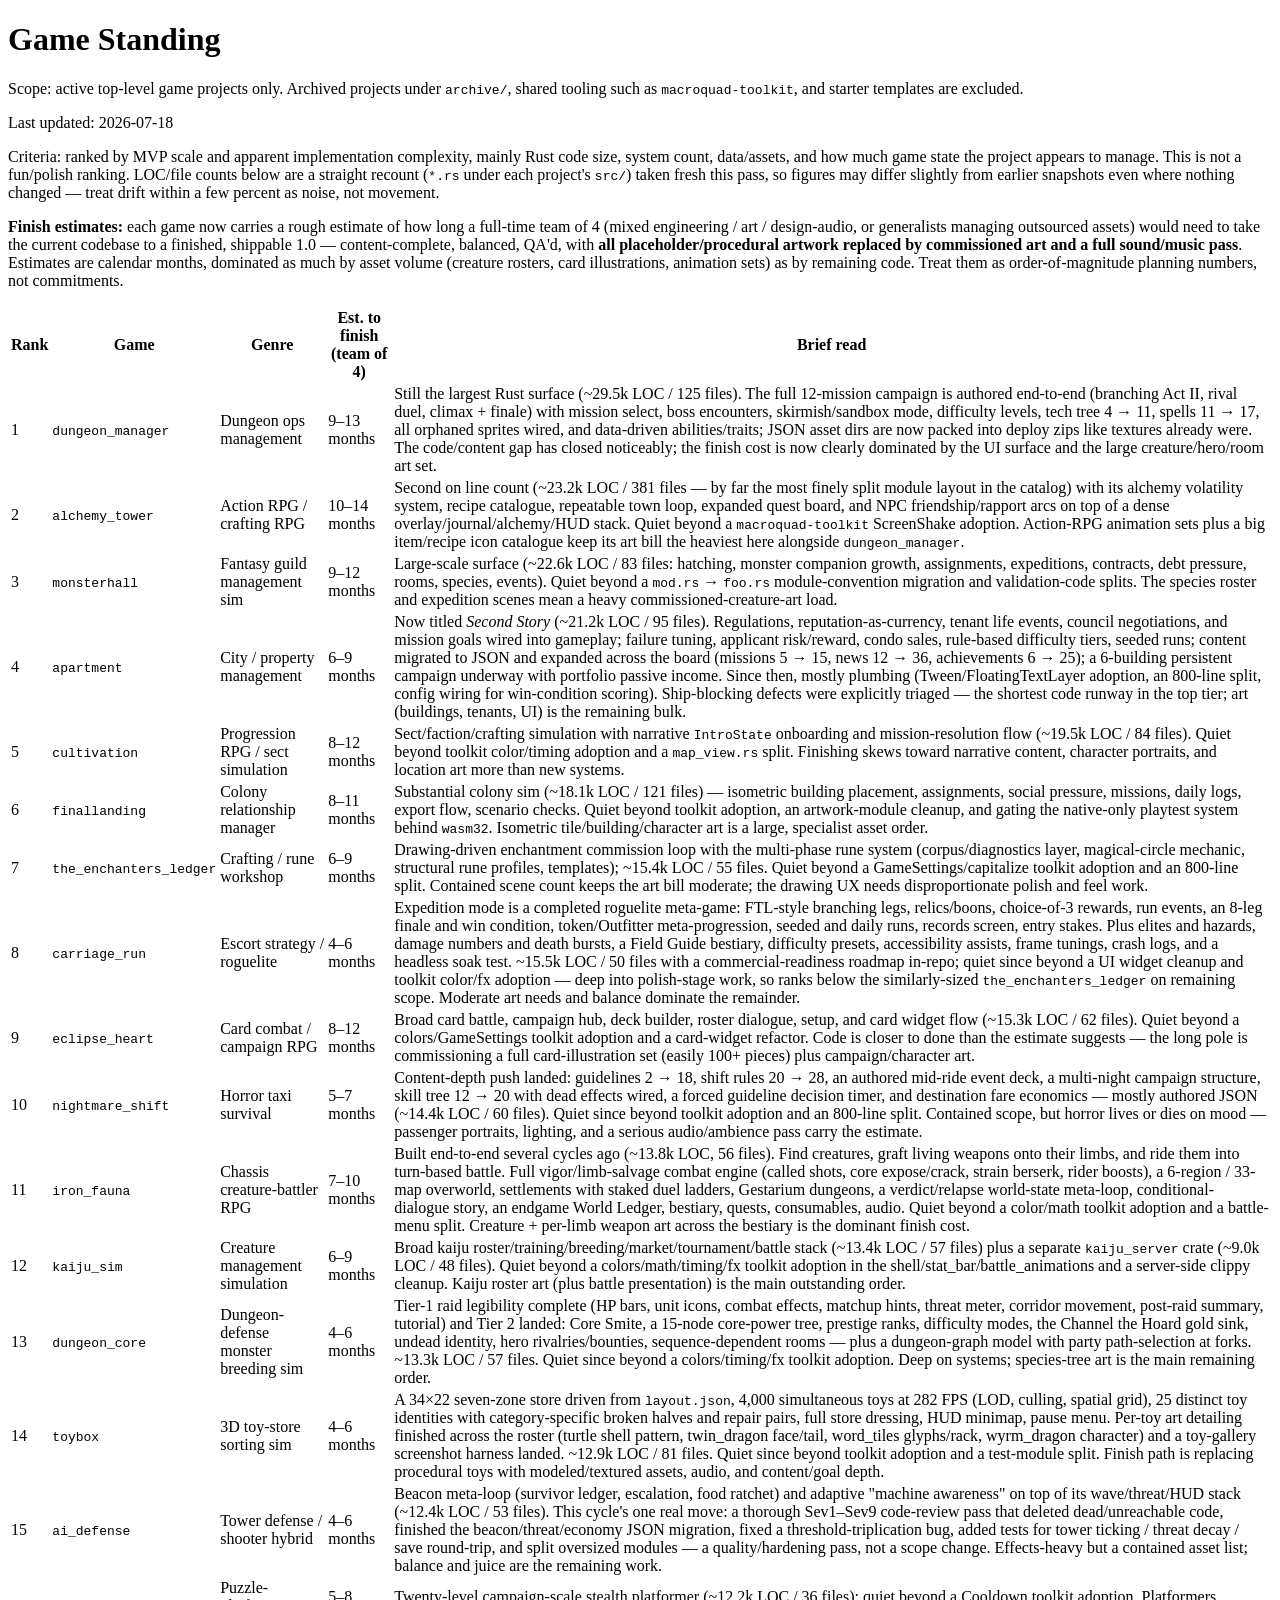
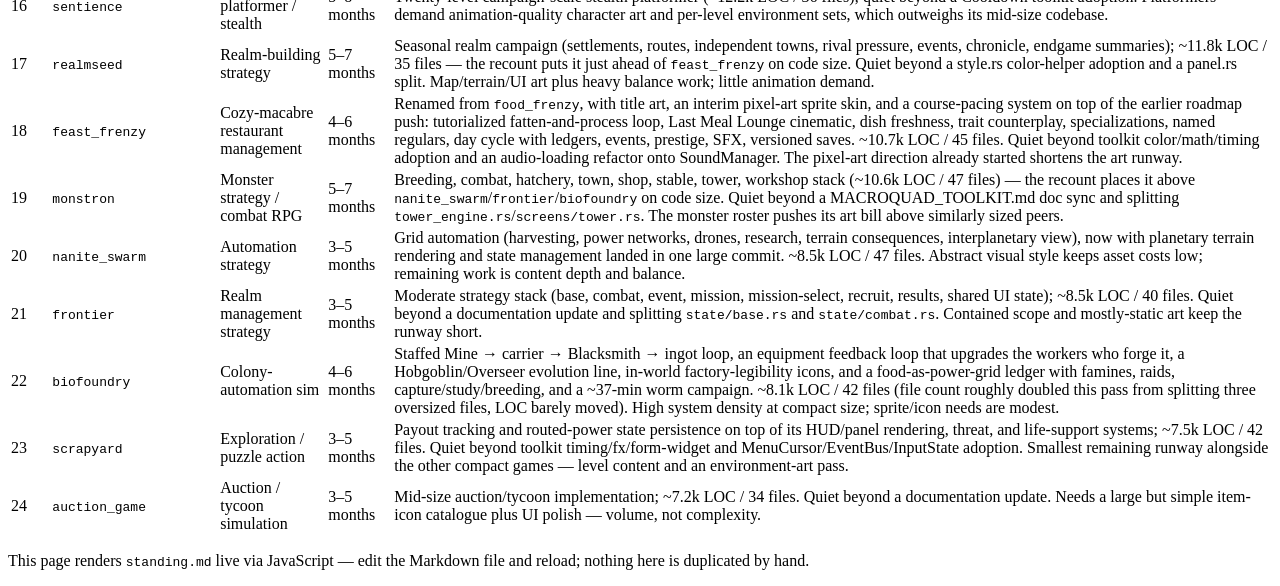
==== standing.html @ bf130d67 "Extract RustGames tooling into its own repo The workspace root is deliberately not a git repository," ====
<!DOCTYPE html>
<html lang="en">
<head>
    <meta charset="UTF-8">
    <meta name="viewport" content="width=device-width, initial-scale=1.0">
    <title>Game Standing</title>
    <link rel="stylesheet" href="shared.css">
</head>
<body>
    <div class="game-page">
        <header class="game-header">
            <h1 id="title">Game Standing</h1>
        </header>

        <div id="loading" class="state-message">Loading standing.md&hellip;</div>
        <div id="error" class="state-error" style="display: none;"></div>

        <div id="content" style="display: none;">
            <div class="page-meta" id="meta"></div>
            <div class="sidebar-section" id="criteria"></div>
            <div id="extra"></div>

            <table class="data-table">
                <thead>
                    <tr id="tableHead"></tr>
                </thead>
                <tbody id="tableBody"></tbody>
            </table>

            <div class="game-footer">
                <p>This page renders <code>standing.md</code> live via JavaScript &mdash; edit the Markdown file and reload; nothing here is duplicated by hand.</p>
            </div>
        </div>
    </div>

    <script>
        const SOURCE = 'standing.md';
        // Columns map 1:1 to standing.md's table, in order: Rank | Game | Genre | Est. to finish | Brief read.
        const COLUMN_CLASSES = ['', 'col-name', 'col-genre', 'col-estimate', 'col-brief'];

        function escapeHtml(s) {
            return s
                .replace(/&/g, '&amp;')
                .replace(/</g, '&lt;')
                .replace(/>/g, '&gt;');
        }

        // Minimal inline Markdown: **bold**, `code`, *italic* (in that order, so ** isn't eaten by *).
        function inlineMd(s) {
            let t = escapeHtml(s);
            t = t.replace(/\*\*(.+?)\*\*/g, '<strong>$1</strong>');
            t = t.replace(/`([^`]+?)`/g, '<code>$1</code>');
            t = t.replace(/\*(.+?)\*/g, '<em>$1</em>');
            return t;
        }

        function splitTableRow(line) {
            let cells = line.trim();
            if (cells.startsWith('|')) cells = cells.slice(1);
            if (cells.endsWith('|')) cells = cells.slice(0, -1);
            return cells.split('|').map(c => c.trim());
        }

        function isSeparatorRow(cells) {
            return cells.every(c => /^:?-+:?$/.test(c));
        }

        function parseMarkdown(md) {
            const lines = md.replace(/\r\n/g, '\n').split('\n');
            let title = null;
            const paragraphs = [];
            const tableLines = [];
            let buffer = [];

            const flush = () => {
                if (buffer.length) {
                    paragraphs.push(buffer.join(' '));
                    buffer = [];
                }
            };

            for (const raw of lines) {
                const line = raw.trim();
                if (line.startsWith('#')) {
                    flush();
                    if (title === null) title = line.replace(/^#+\s*/, '');
                } else if (line.startsWith('|')) {
                    flush();
                    tableLines.push(line);
                } else if (line === '') {
                    flush();
                } else {
                    buffer.push(line);
                }
            }
            flush();

            return { title: title || 'Game Standing', paragraphs, tableLines };
        }

        function parseTable(tableLines) {
            if (tableLines.length < 2) return null;
            const header = splitTableRow(tableLines[0]);
            const rest = tableLines.slice(1).map(splitTableRow);
            // Second row is the `| --- | --- |` alignment separator; drop it wherever it lands.
            const rows = rest.filter(cells => !isSeparatorRow(cells));
            return { header, rows };
        }

        function render(md) {
            const { title, paragraphs, tableLines } = parseMarkdown(md);

            document.title = title;
            document.getElementById('title').textContent = title;

            const metaEl = document.getElementById('meta');
            const criteriaEl = document.getElementById('criteria');
            const extraEl = document.getElementById('extra');
            metaEl.innerHTML = '';
            criteriaEl.innerHTML = '';
            extraEl.innerHTML = '';

            for (const p of paragraphs) {
                const html = `<p>${inlineMd(p)}</p>`;
                if (/^Scope:|^Last updated:/.test(p)) {
                    metaEl.insertAdjacentHTML('beforeend', html);
                } else if (/^Criteria:|^\*\*Finish estimates:\*\*/.test(p)) {
                    criteriaEl.insertAdjacentHTML('beforeend', html);
                } else {
                    extraEl.insertAdjacentHTML('beforeend', `<div class="callout">${html}</div>`);
                }
            }

            const table = parseTable(tableLines);
            const headRow = document.getElementById('tableHead');
            const body = document.getElementById('tableBody');
            headRow.innerHTML = '';
            body.innerHTML = '';

            if (table) {
                for (const h of table.header) {
                    const th = document.createElement('th');
                    th.textContent = h;
                    headRow.appendChild(th);
                }
                for (const cells of table.rows) {
                    if (cells.every(c => c === '')) continue;
                    const tr = document.createElement('tr');
                    cells.forEach((cell, i) => {
                        const td = document.createElement('td');
                        td.innerHTML = inlineMd(cell);
                        if (COLUMN_CLASSES[i]) td.className = COLUMN_CLASSES[i];
                        tr.appendChild(td);
                    });
                    body.appendChild(tr);
                }
            }

            document.getElementById('loading').style.display = 'none';
            document.getElementById('content').style.display = 'block';
        }

        function showError(err) {
            document.getElementById('loading').style.display = 'none';
            const el = document.getElementById('error');
            el.style.display = 'block';
            el.innerHTML = `
                <p><strong>Couldn't load ${SOURCE}:</strong> ${escapeHtml(err.message || String(err))}</p>
                <p>This page fetches <code>${SOURCE}</code> from the same folder at load time, which browsers block when the file is opened directly via <code>file://</code>. Serve this directory over HTTP instead, e.g.:</p>
                <pre>python -m http.server 8080</pre>
                <p>&hellip;then open <code>http://localhost:8080/standing.html</code>.</p>
            `;
        }

        async function load() {
            try {
                const res = await fetch(SOURCE, { cache: 'no-store' });
                if (!res.ok) throw new Error(`HTTP ${res.status} fetching ${SOURCE}`);
                render(await res.text());
            } catch (err) {
                showError(err);
            }
        }

        load();
    </script>
</body>
</html>
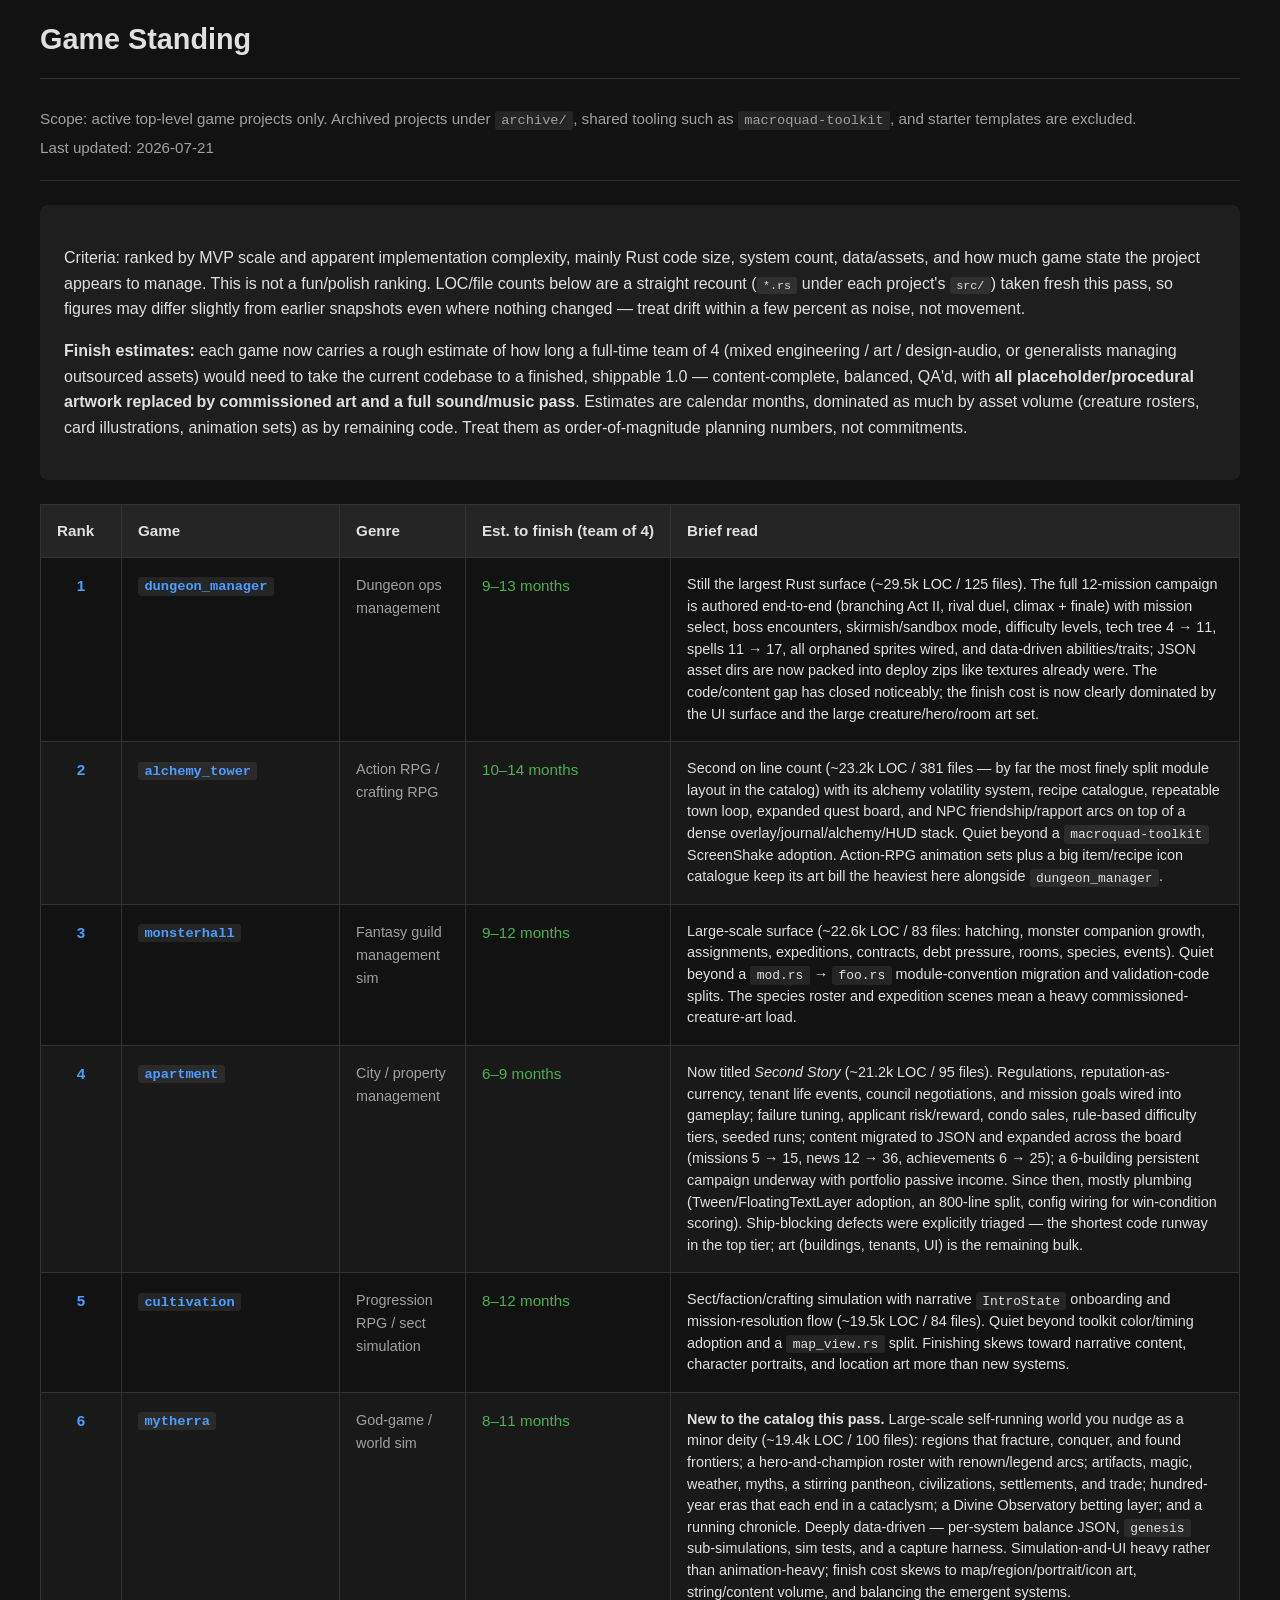
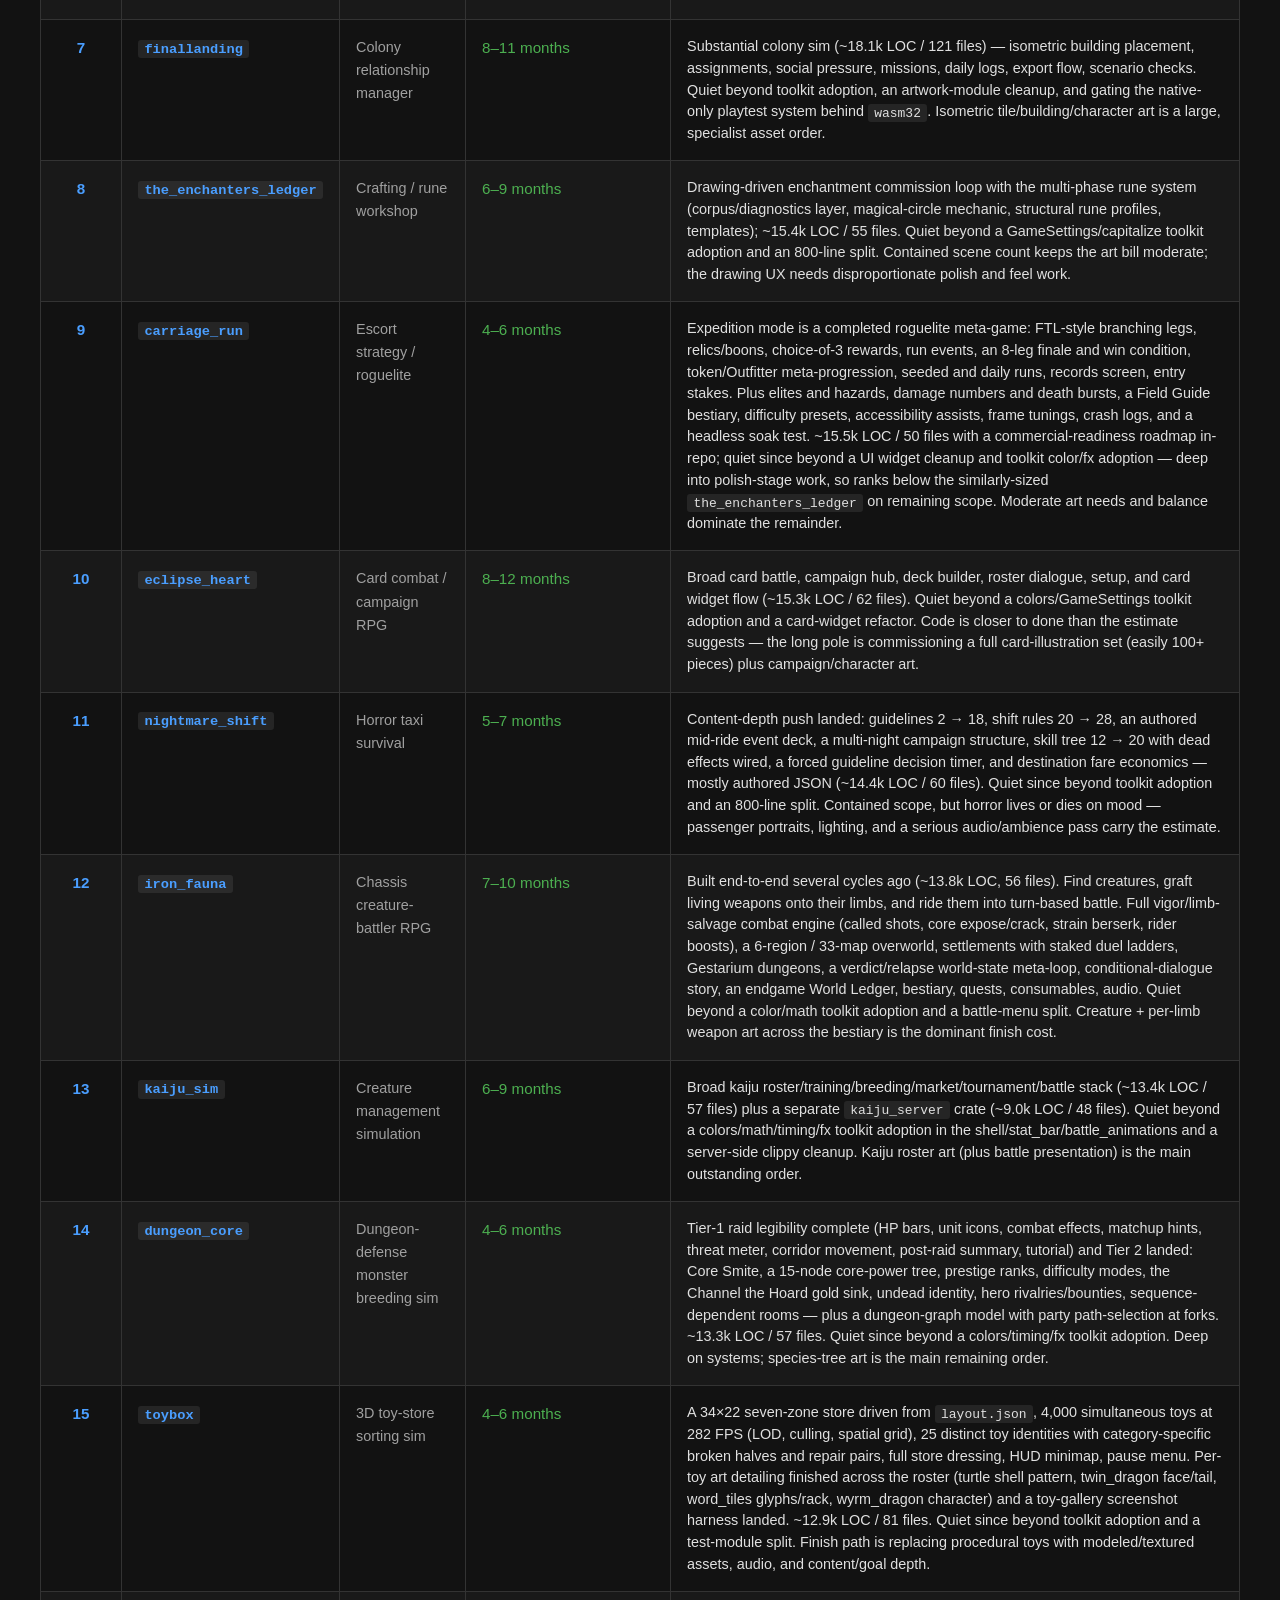
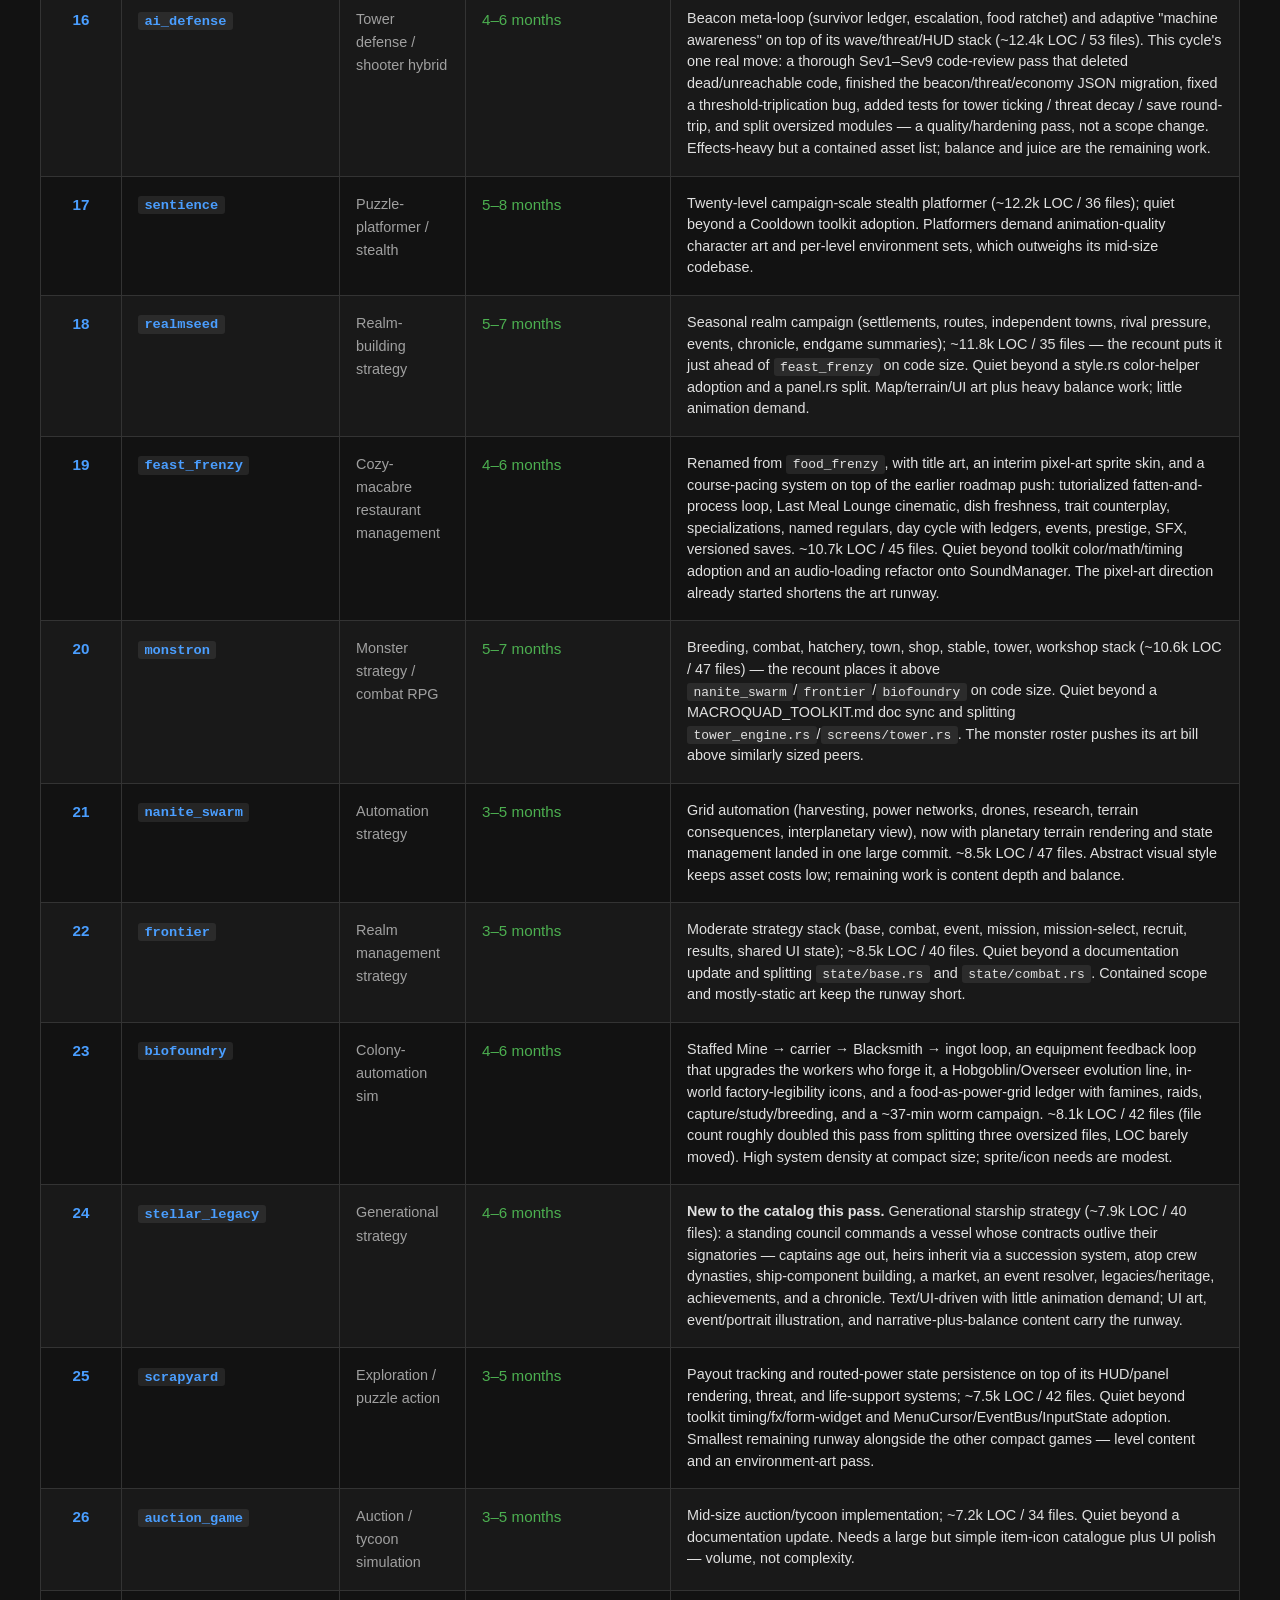
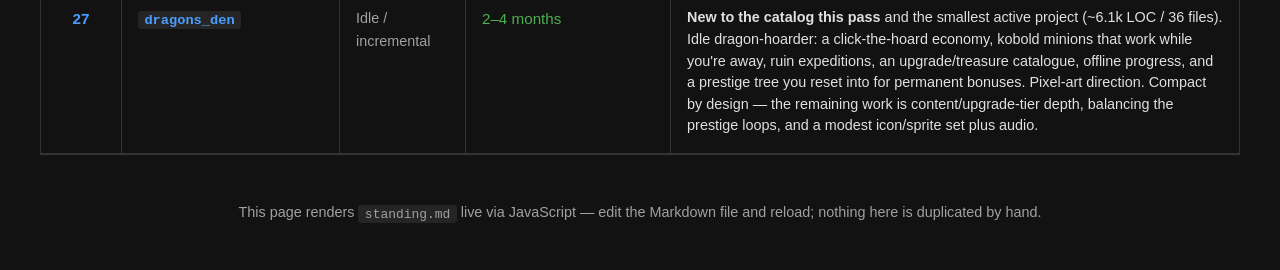
==== commit c0b3b552: "Update standing.html stylesheet path and enhance publish script with archive options; add view-stand" ====
--- a/standing.html
+++ b/standing.html
@@ -4,7 +4,7 @@
     <meta charset="UTF-8">
     <meta name="viewport" content="width=device-width, initial-scale=1.0">
     <title>Game Standing</title>
-    <link rel="stylesheet" href="shared.css">
+    <link rel="stylesheet" href="web/shared.css">
 </head>
 <body>
     <div class="game-page">
--- a/web/shared.css
+++ b/web/shared.css
@@ -0,0 +1,376 @@
+:root {
+    --bg-dark: #121212;
+    --bg-panel: #1e1e1e;
+    --bg-header: #252525;
+    --text-main: #e0e0e0;
+    --text-muted: #a0a0a0;
+    --accent-color: #4a9eff;
+    --accent-hover: #3a8eef;
+    --border-color: #333;
+    --success-color: #4caf50;
+    --font-main: 'Segoe UI', Tahoma, Geneva, Verdana, sans-serif;
+}
+
+body {
+    margin: 0;
+    padding: 0;
+    background-color: var(--bg-dark);
+    color: var(--text-main);
+    font-family: var(--font-main);
+    line-height: 1.6;
+}
+
+.game-page {
+    display: flex;
+    flex-direction: column;
+    min-height: 100vh;
+    max-width: 1200px;
+    margin: 0 auto;
+    padding: 0 1rem;
+}
+
+.game-header {
+    display: flex;
+    justify-content: space-between;
+    align-items: center;
+    padding: 1rem 0;
+    border-bottom: 1px solid var(--border-color);
+    margin-bottom: 1.5rem;
+}
+
+.game-header h1 {
+    margin: 0;
+    font-size: 1.8rem;
+    color: var(--text-main);
+}
+
+.back-link {
+    color: var(--text-muted);
+    text-decoration: none;
+    font-size: 0.95rem;
+    transition: color 0.2s;
+}
+
+.back-link:hover {
+    color: var(--accent-color);
+}
+
+.game-container {
+    position: relative;
+    width: 100%;
+    aspect-ratio: 16/9;
+    background-color: black;
+    border-radius: 8px;
+    overflow: hidden;
+    box-shadow: 0 4px 20px rgba(0, 0, 0, 0.5);
+}
+
+canvas {
+    display: block;
+    width: 100%;
+    height: 100%;
+    outline: none;
+}
+
+.loading-overlay {
+    position: absolute;
+    top: 0;
+    left: 0;
+    width: 100%;
+    height: 100%;
+    background-color: #000;
+    display: flex;
+    flex-direction: column;
+    justify-content: center;
+    align-items: center;
+    z-index: 10;
+    color: var(--text-muted);
+}
+
+.loading-spinner {
+    width: 40px;
+    height: 40px;
+    border: 3px solid rgba(255,255,255,0.3);
+    border-radius: 50%;
+    border-top-color: var(--accent-color);
+    animation: spin 1s ease-in-out infinite;
+    margin-bottom: 1rem;
+}
+
+@keyframes spin {
+    to { transform: rotate(360deg); }
+}
+
+.game-controls {
+    display: flex;
+    gap: 1rem;
+    padding: 1rem 0;
+    align-items: center;
+}
+
+.btn {
+    background-color: var(--bg-panel);
+    border: 1px solid var(--border-color);
+    color: var(--text-main);
+    padding: 0.5rem 1rem;
+    border-radius: 4px;
+    cursor: pointer;
+    font-family: inherit;
+    font-size: 0.9rem;
+    transition: all 0.2s;
+}
+
+.btn:hover {
+    background-color: var(--border-color);
+    border-color: var(--accent-color);
+}
+
+.btn-secondary {
+    background-color: transparent;
+}
+
+.game-info {
+    display: grid;
+    grid-template-columns: 1fr 300px;
+    gap: 2rem;
+    margin-top: 2rem;
+    margin-bottom: 2rem;
+}
+
+.info-section h2, .sidebar-section h3 {
+    font-size: 1.2rem;
+    margin-top: 0;
+    color: var(--accent-color);
+    border-bottom: 1px solid var(--border-color);
+    padding-bottom: 0.5rem;
+    margin-bottom: 1rem;
+}
+
+.controls-list {
+    list-style: none;
+    padding: 0;
+    display: grid;
+    grid-template-columns: repeat(auto-fill, minmax(200px, 1fr));
+    gap: 1rem;
+}
+
+.controls-list li {
+    display: flex;
+    align-items: center;
+    gap: 0.8rem;
+}
+
+kbd {
+    background-color: #333;
+    border: 1px solid #555;
+    border-radius: 3px;
+    padding: 0.2rem 0.5rem;
+    font-family: monospace;
+    font-size: 0.85rem;
+    min-width: 1.5rem;
+    text-align: center;
+}
+
+.sidebar-section {
+    background-color: var(--bg-panel);
+    padding: 1.5rem;
+    border-radius: 8px;
+    margin-bottom: 1.5rem;
+}
+
+.status-badge {
+    display: inline-block;
+    padding: 0.25rem 0.75rem;
+    border-radius: 4px;
+    font-size: 0.9rem;
+    font-weight: bold;
+}
+
+.status-badge.playable {
+    background-color: rgba(76, 175, 80, 0.15);
+    color: var(--success-color);
+    border: 1px solid rgba(76, 175, 80, 0.3);
+}
+
+.status-badge.in-development {
+    background-color: rgba(255, 193, 7, 0.15);
+    color: #ffc107;
+    border: 1px solid rgba(255, 193, 7, 0.3);
+}
+
+.meta-list {
+    list-style: none;
+    padding: 0;
+    margin: 0;
+}
+
+.meta-list li {
+    display: flex;
+    justify-content: space-between;
+    padding: 0.5rem 0;
+    border-bottom: 1px solid rgba(255,255,255,0.05);
+}
+
+.meta-list li:last-child {
+    border-bottom: none;
+}
+
+.meta-list .label {
+    color: var(--text-muted);
+}
+
+.game-footer {
+    margin-top: auto;
+    padding: 2rem 0;
+    text-align: center;
+    color: var(--text-muted);
+    font-size: 0.9rem;
+    border-top: 1px solid var(--border-color);
+}
+
+.game-footer a {
+    color: var(--text-muted);
+    text-decoration: underline;
+}
+
+.game-footer a:hover {
+    color: var(--text-main);
+}
+
+@media (max-width: 900px) {
+    .game-info {
+        grid-template-columns: 1fr;
+    }
+}
+
+.page-meta {
+    color: var(--text-muted);
+    font-size: 0.95rem;
+    margin-bottom: 1.5rem;
+    padding-bottom: 1rem;
+    border-bottom: 1px solid var(--border-color);
+}
+
+.page-meta p {
+    margin: 0.25rem 0;
+}
+
+.callout {
+    background: rgba(255, 193, 7, 0.08);
+    border-left: 4px solid #ffc107;
+    padding: 1rem 1.5rem;
+    margin-bottom: 1rem;
+    border-radius: 4px;
+}
+
+code {
+    background: rgba(255, 255, 255, 0.08);
+    padding: 0.1rem 0.4rem;
+    border-radius: 3px;
+    font-family: monospace;
+    font-size: 0.9em;
+}
+
+.data-table {
+    width: 100%;
+    border-collapse: collapse;
+    margin-top: 1.5rem;
+    font-size: 0.95rem;
+}
+
+.data-table th {
+    background: var(--bg-header);
+    color: var(--text-main);
+    padding: 0.85rem 1rem;
+    text-align: left;
+    font-weight: 600;
+    border: 1px solid var(--border-color);
+    white-space: nowrap;
+}
+
+.data-table td {
+    padding: 1rem;
+    border: 1px solid var(--border-color);
+    vertical-align: top;
+}
+
+.data-table tr:nth-child(even) {
+    background-color: rgba(255, 255, 255, 0.03);
+}
+
+.data-table tr:hover {
+    background-color: rgba(74, 158, 255, 0.08);
+}
+
+.data-table td:first-child {
+    text-align: center;
+    font-weight: 600;
+    color: var(--accent-color);
+    width: 3rem;
+}
+
+.data-table .col-name {
+    font-family: monospace;
+    color: var(--accent-color);
+    font-weight: 600;
+    white-space: nowrap;
+}
+
+.data-table .col-genre {
+    color: var(--text-muted);
+    font-size: 0.9rem;
+}
+
+.data-table .col-estimate {
+    color: var(--success-color);
+    font-weight: 500;
+    min-width: 150px;
+}
+
+.data-table .col-brief {
+    font-size: 0.9rem;
+    line-height: 1.5;
+    color: var(--text-main);
+}
+
+.state-message {
+    color: var(--text-muted);
+    font-style: italic;
+    padding: 2rem 0;
+}
+
+.state-error {
+    background: rgba(231, 76, 60, 0.12);
+    border-left: 4px solid #e74c3c;
+    padding: 1.5rem;
+    border-radius: 4px;
+    color: #ff8a80;
+}
+
+.state-error p {
+    margin-bottom: 0.75rem;
+}
+
+.state-error pre {
+    background: var(--bg-header);
+    color: var(--text-main);
+    padding: 0.75rem 1rem;
+    border-radius: 4px;
+    overflow-x: auto;
+    margin-bottom: 0.75rem;
+}
+
+@media (max-width: 768px) {
+    .data-table {
+        font-size: 0.85rem;
+    }
+
+    .data-table td,
+    .data-table th {
+        padding: 0.75rem 0.5rem;
+    }
+
+    .data-table .col-brief {
+        font-size: 0.8rem;
+    }
+}
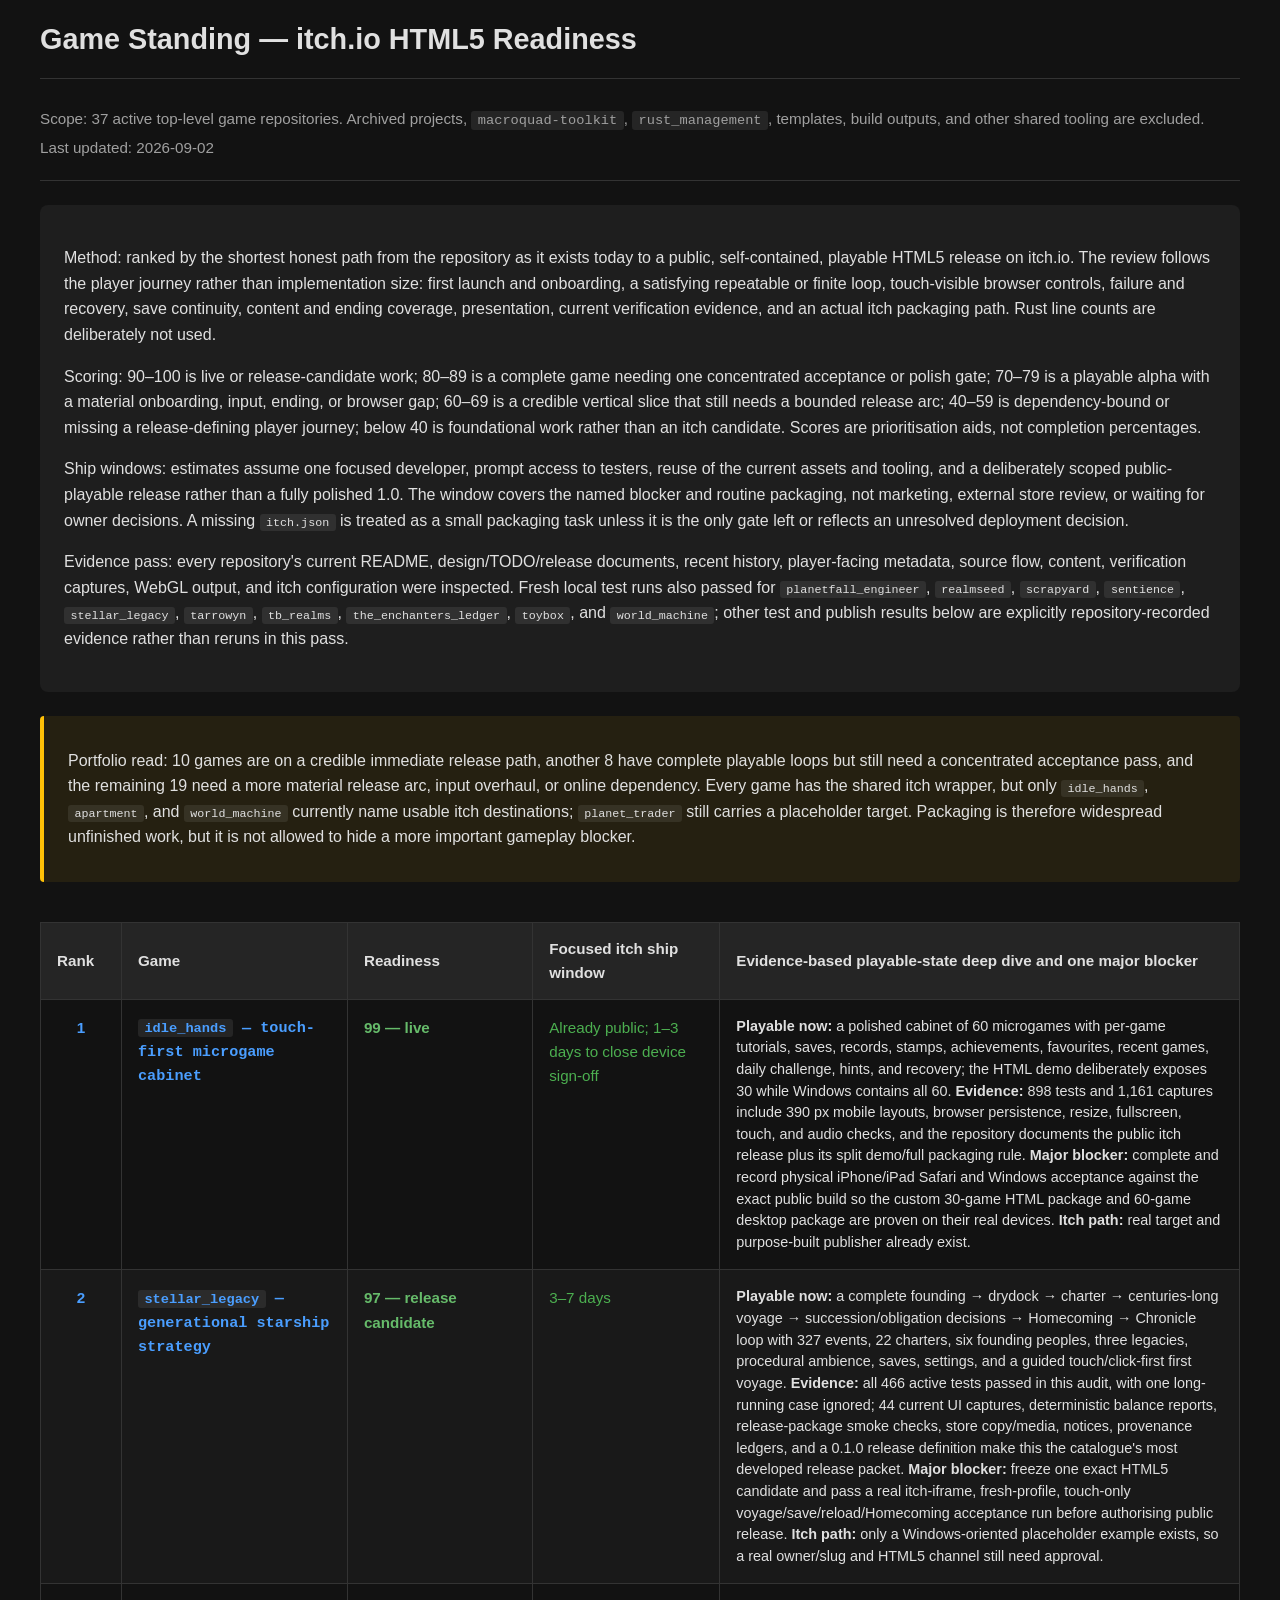
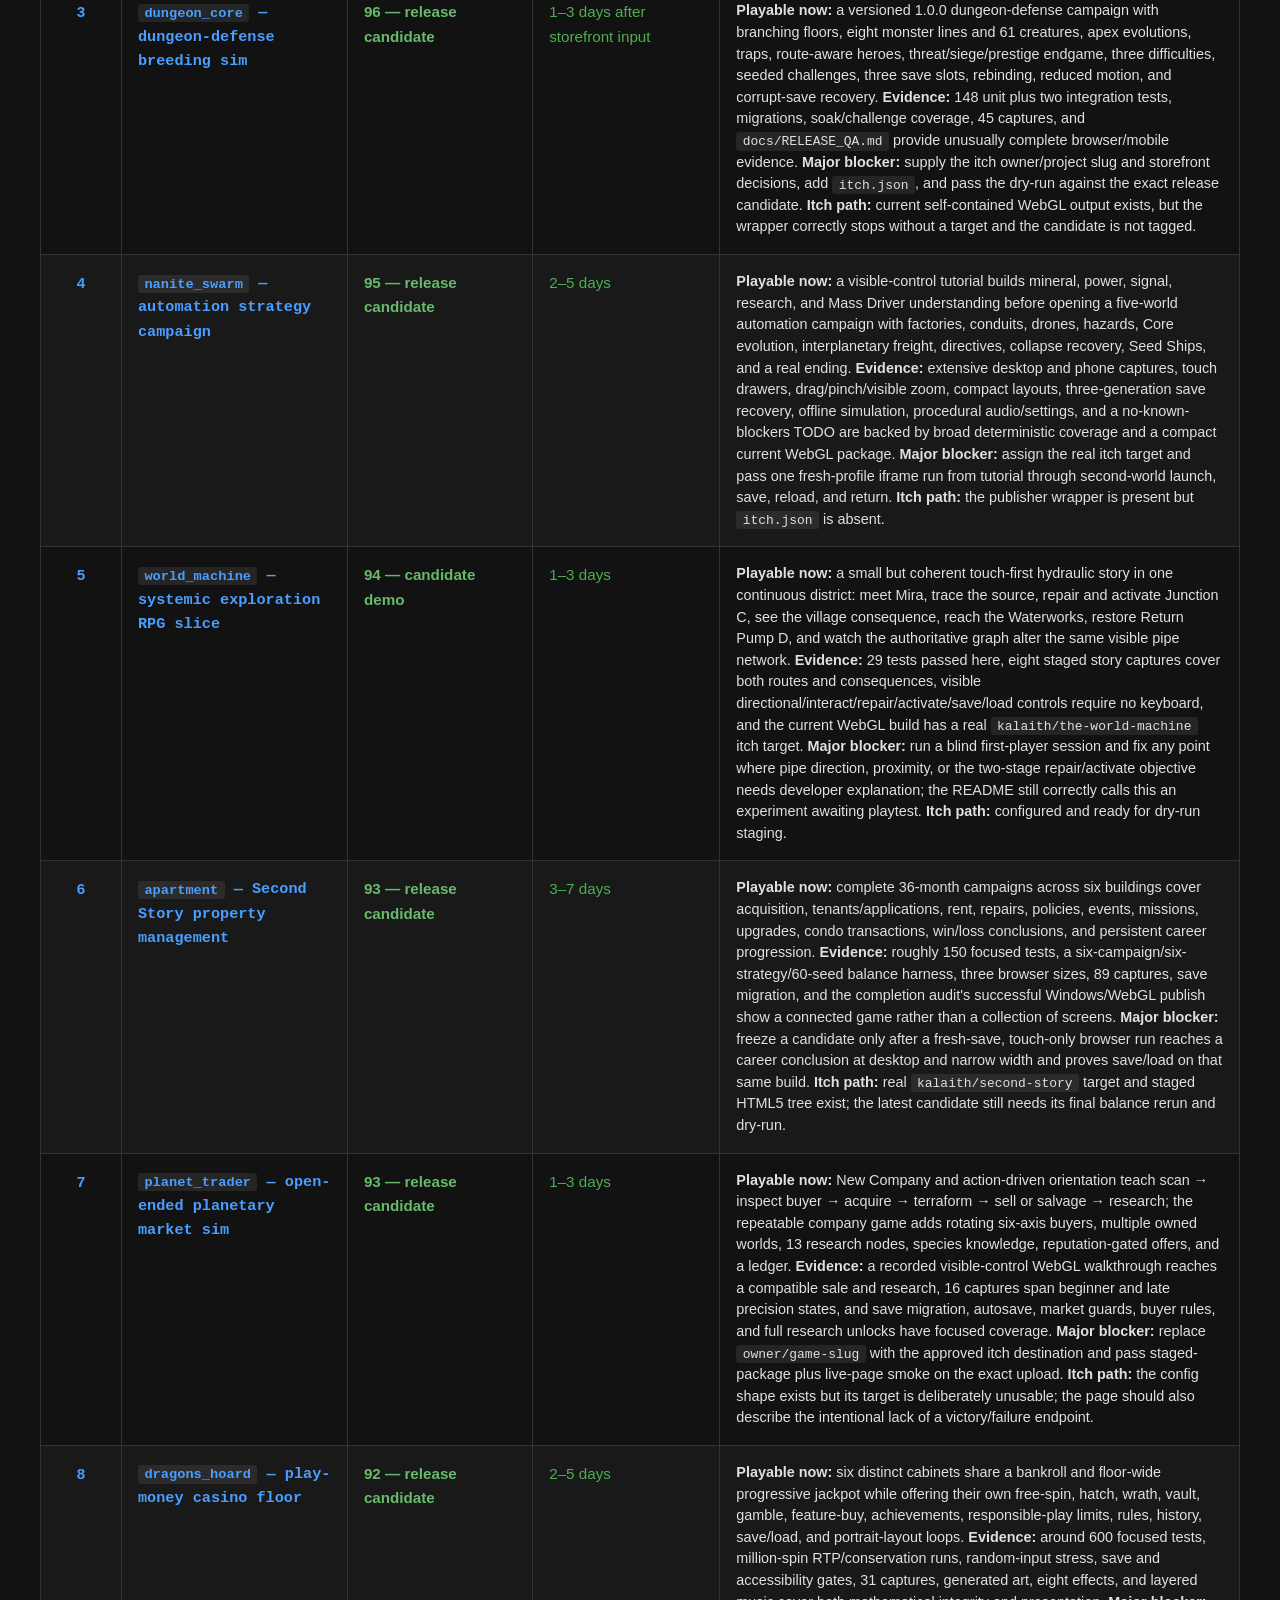
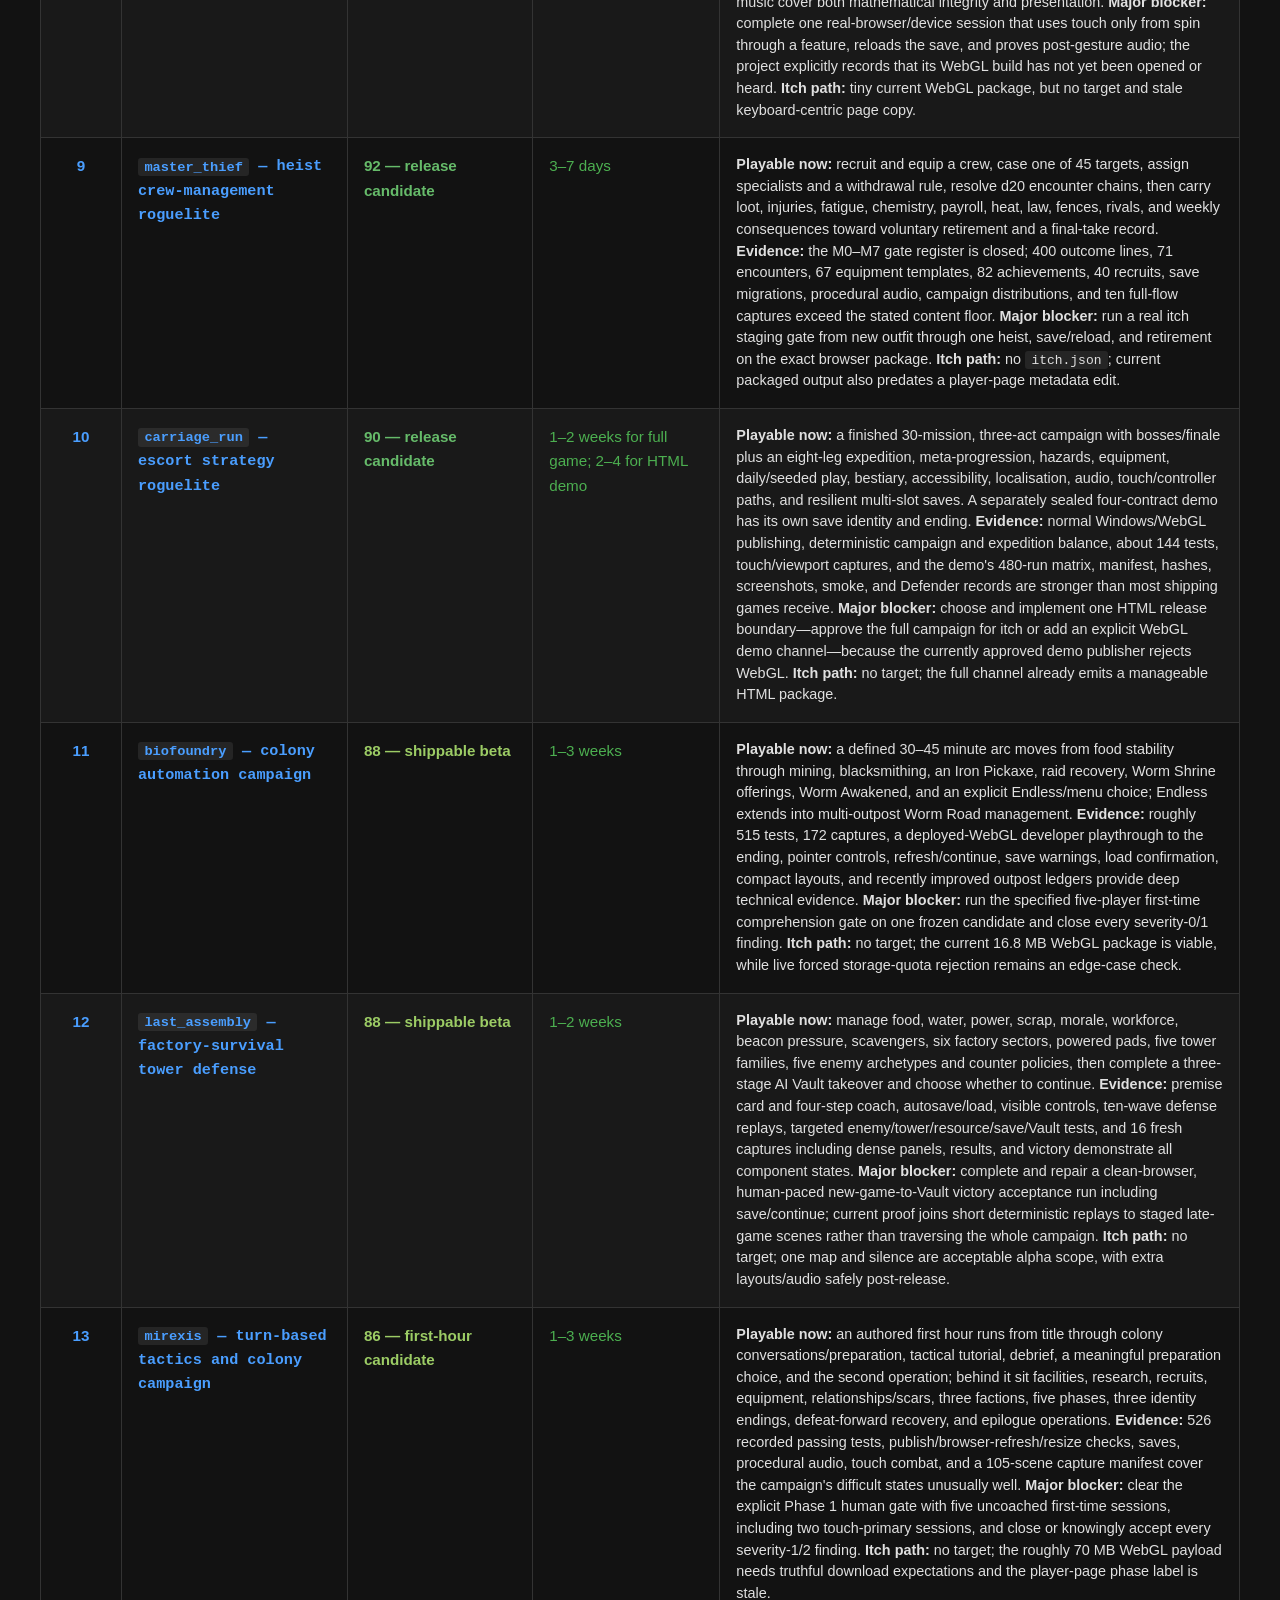
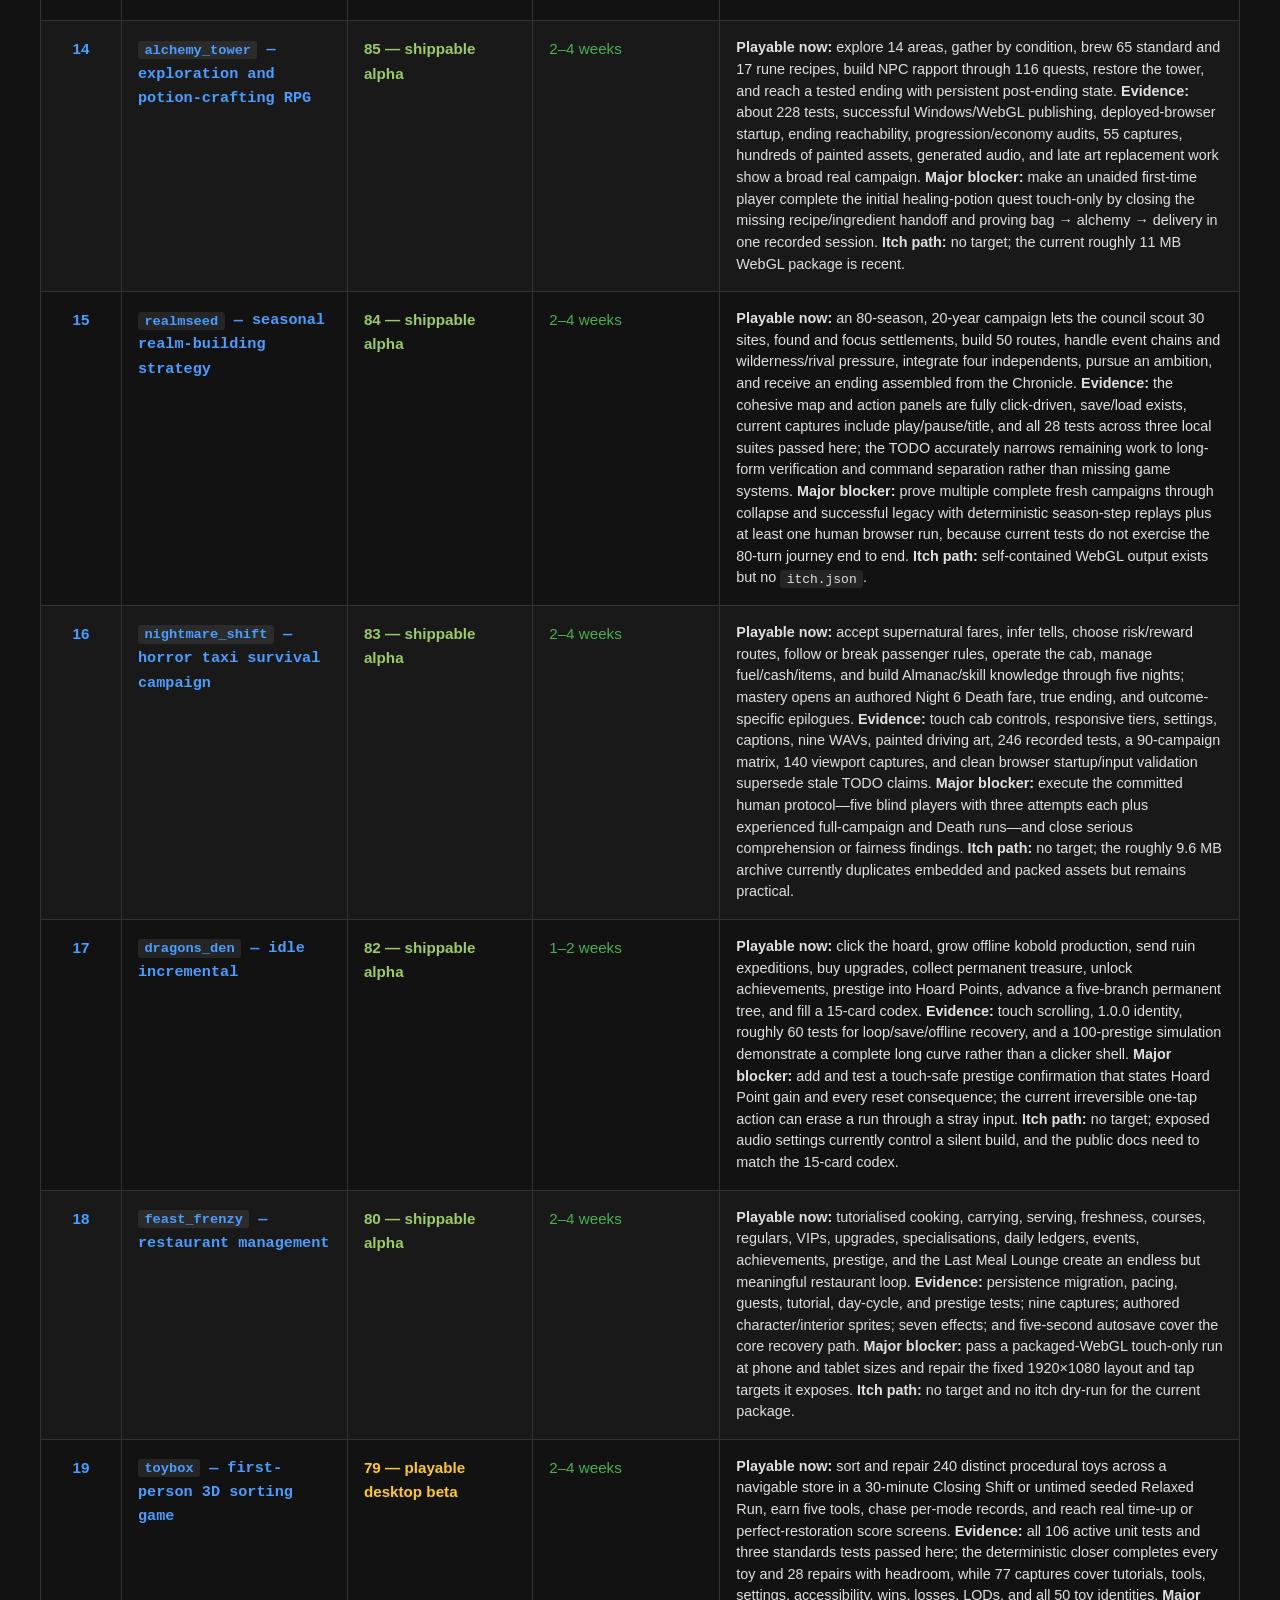
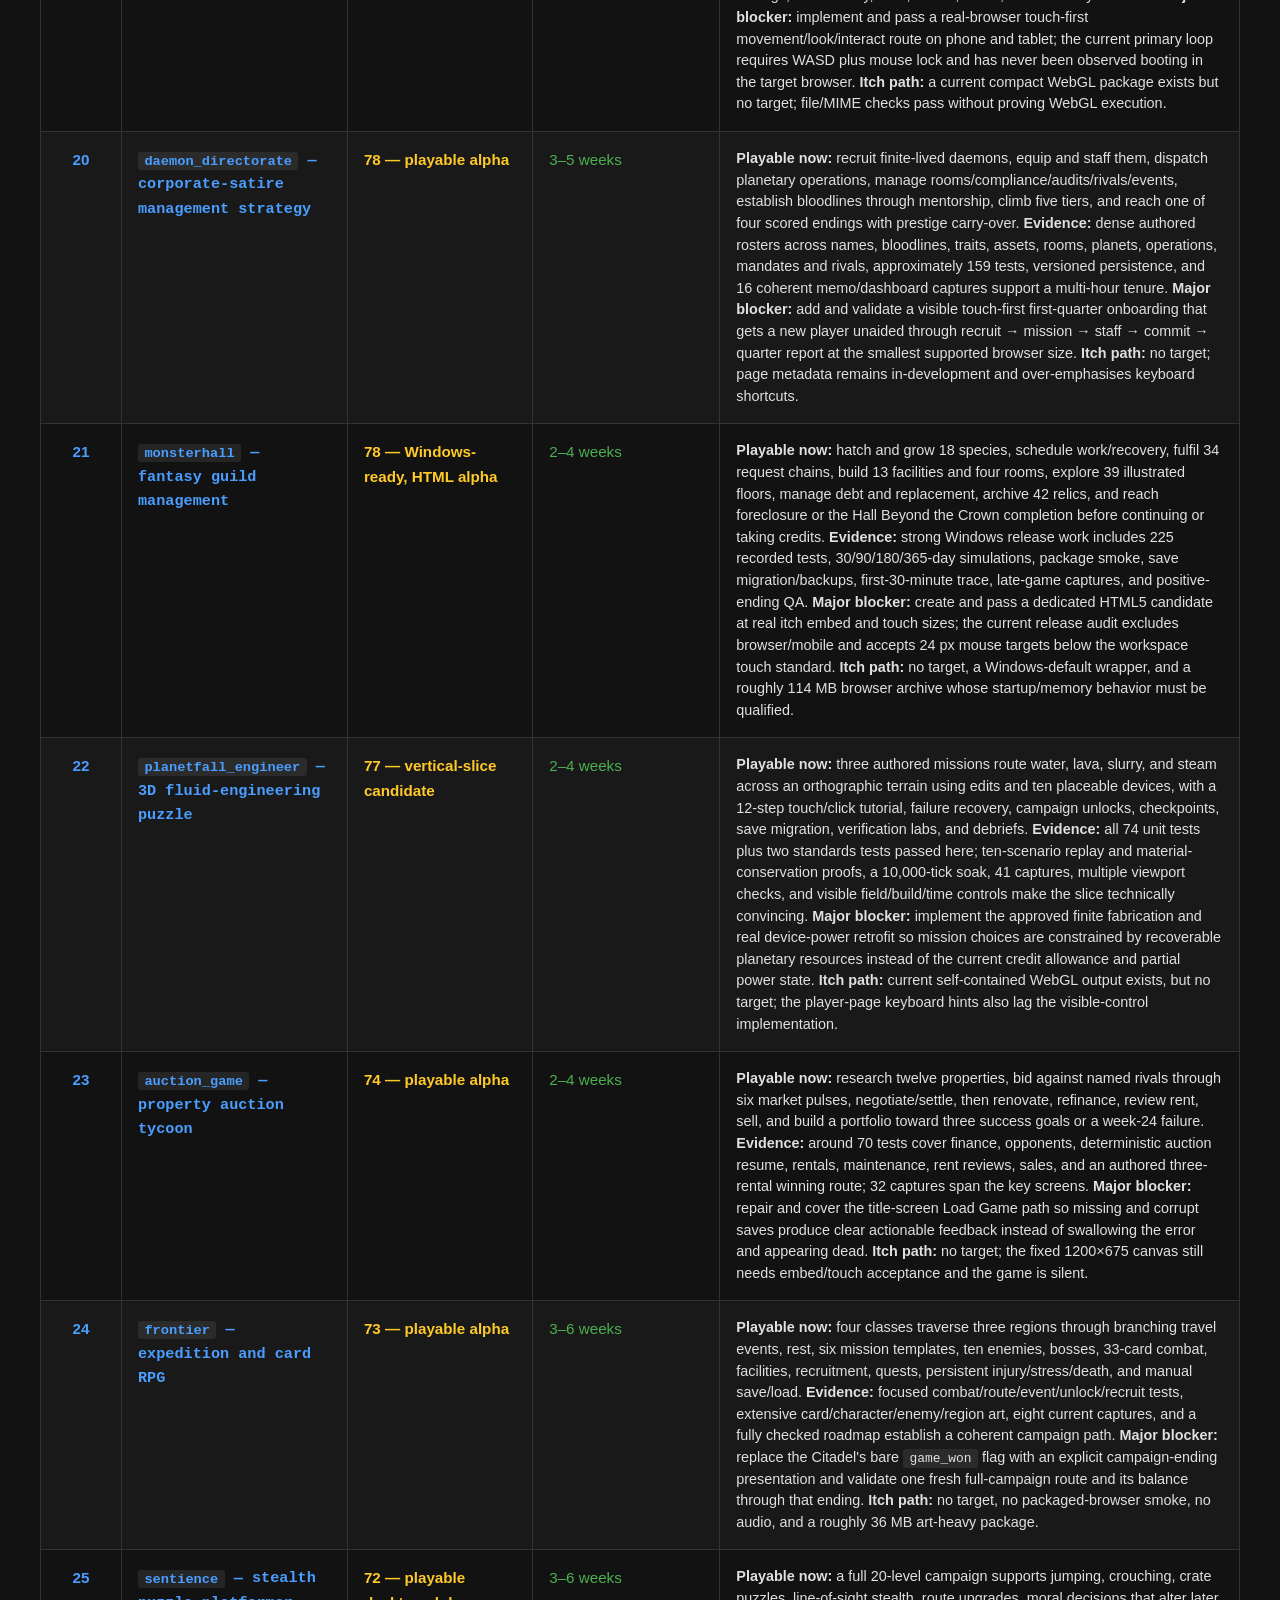
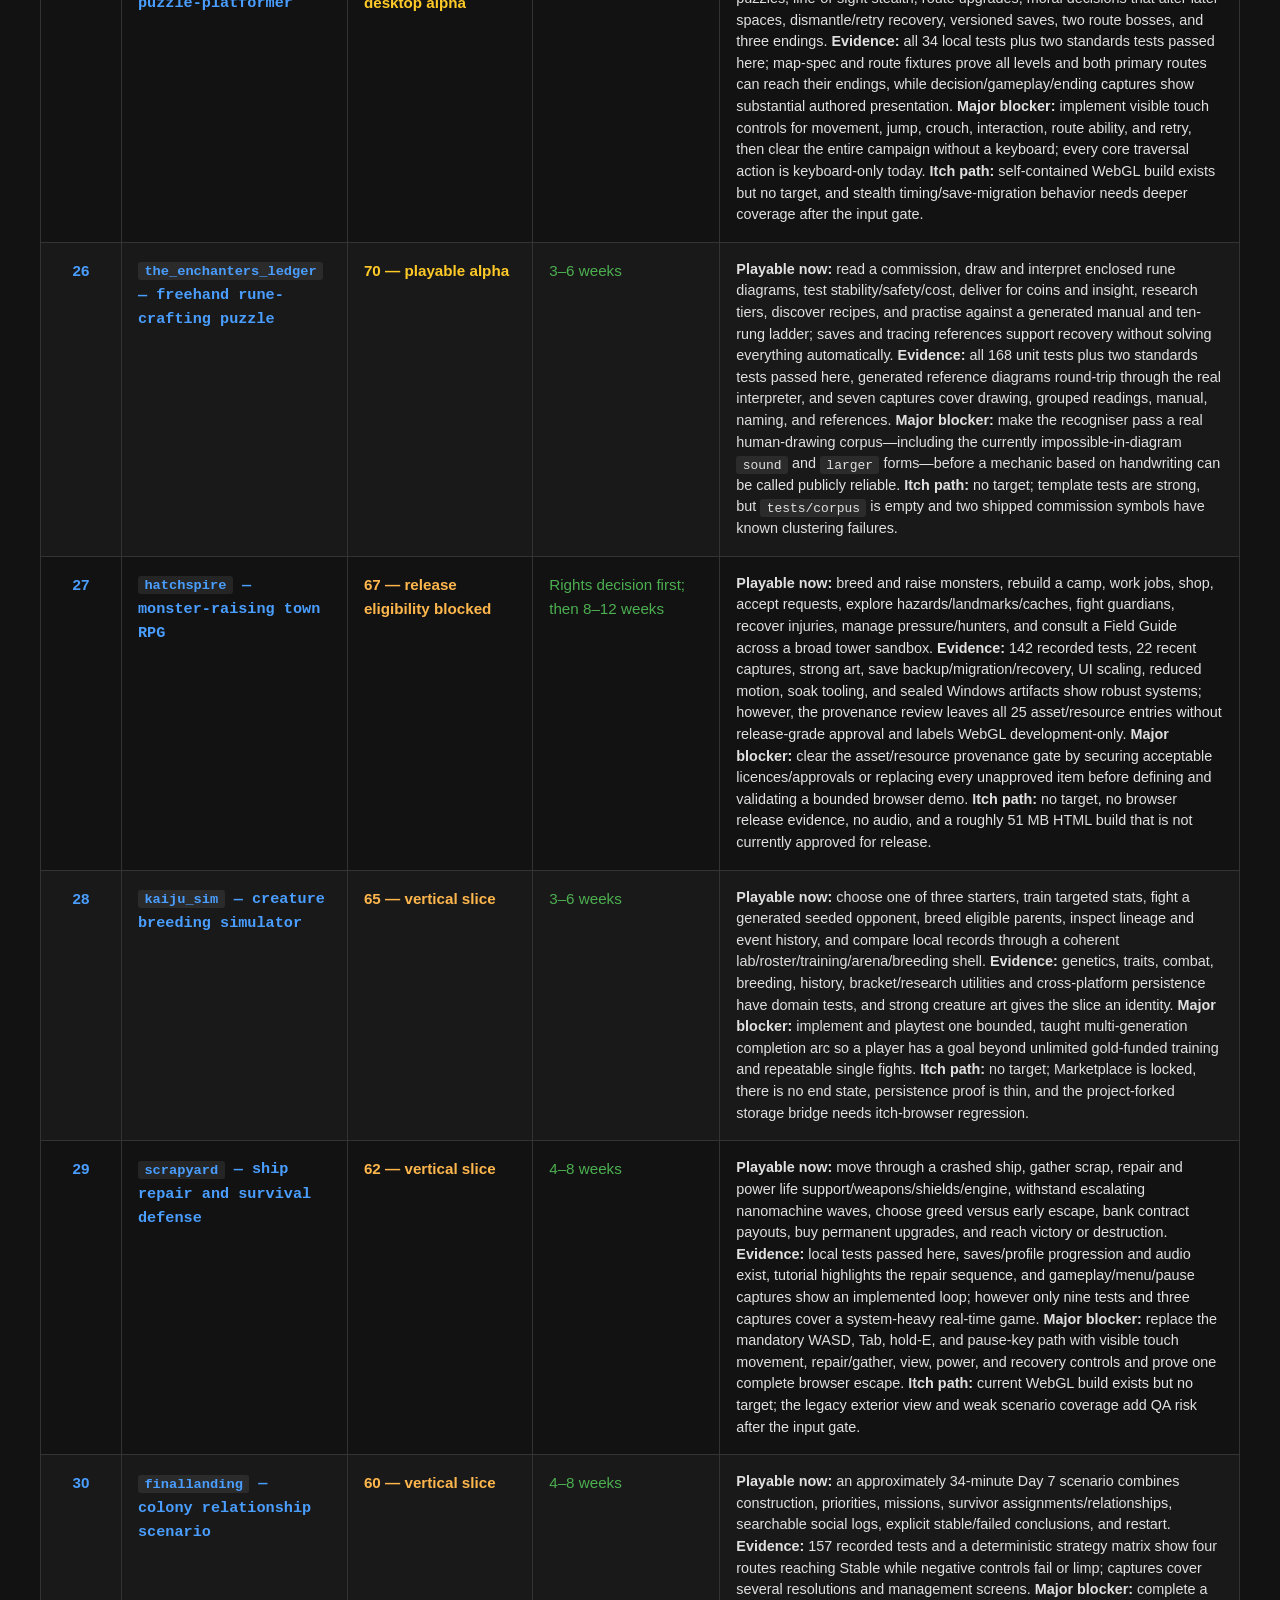
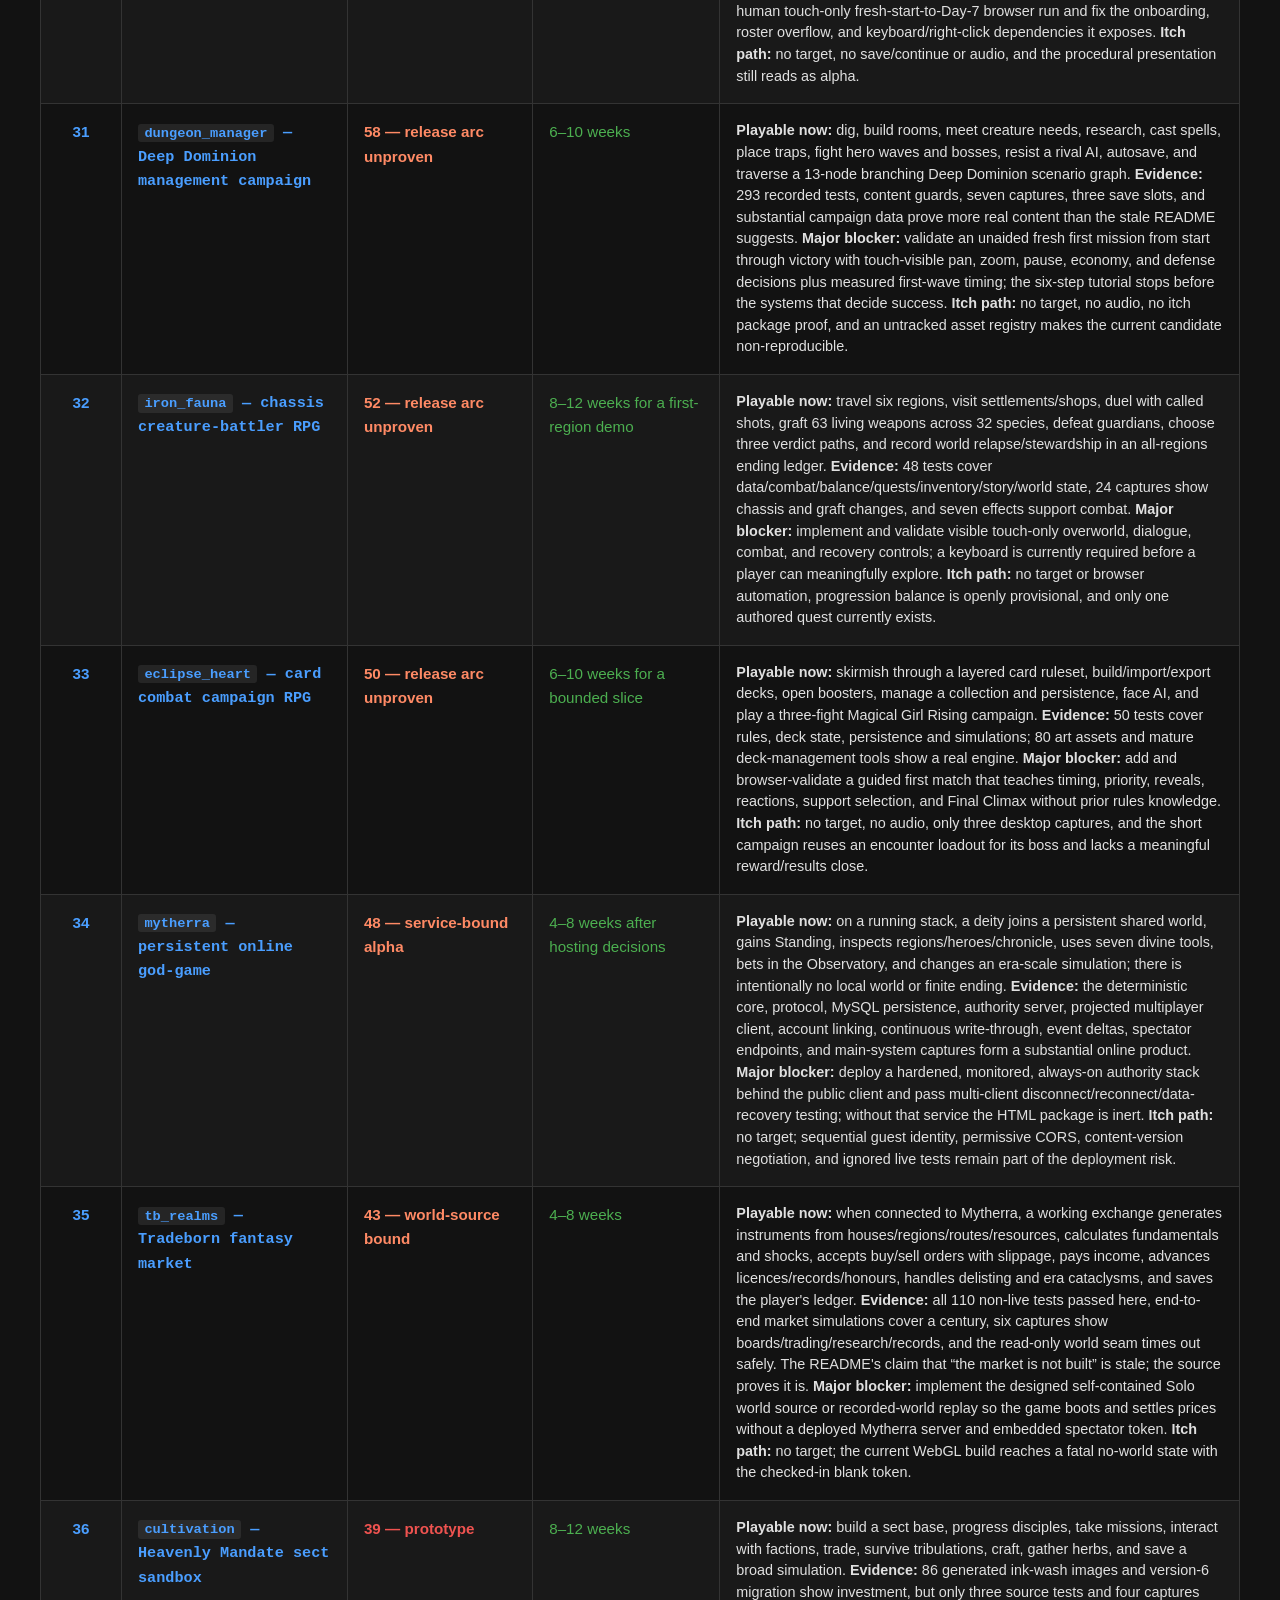
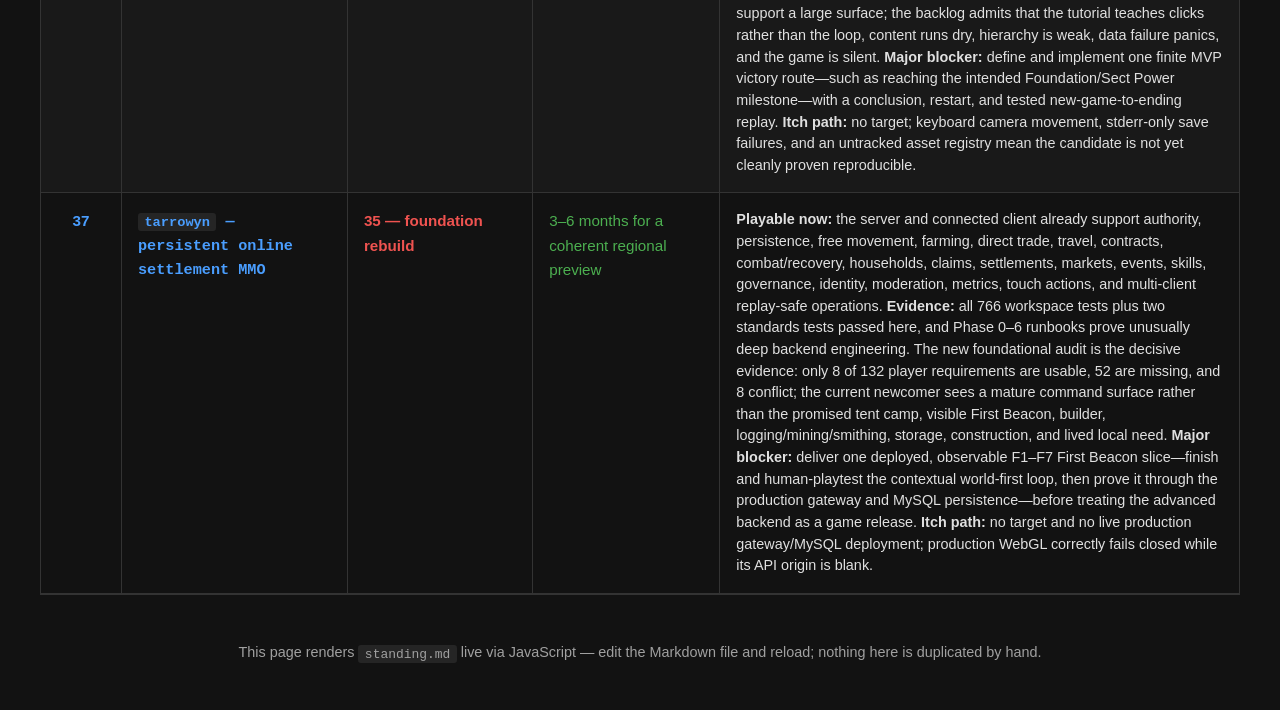
==== commit ab5e00c9: "The hatchery ledger names every last gate and the release road sheds stale cargo (standing audit and" ====
--- a/standing.html
+++ b/standing.html
@@ -5,6 +5,36 @@
     <meta name="viewport" content="width=device-width, initial-scale=1.0">
     <title>Game Standing</title>
     <link rel="stylesheet" href="web/shared.css">
+    <style>
+        .table-scroll {
+            overflow-x: auto;
+        }
+
+        .table-scroll .data-table {
+            min-width: 1000px;
+        }
+
+        .data-table th {
+            white-space: normal;
+        }
+
+        .data-table .col-name {
+            white-space: normal;
+        }
+
+        .data-table .col-readiness {
+            color: var(--text-main);
+            font-weight: 600;
+            min-width: 150px;
+        }
+
+        .data-table .readiness-release { color: #66bb6a; }
+        .data-table .readiness-near { color: #9ccc65; }
+        .data-table .readiness-alpha { color: #ffca28; }
+        .data-table .readiness-slice { color: #ffb74d; }
+        .data-table .readiness-bound { color: #ff8a65; }
+        .data-table .readiness-foundation { color: #ef5350; }
+    </style>
 </head>
 <body>
     <div class="game-page">
@@ -20,12 +50,14 @@
             <div class="sidebar-section" id="criteria"></div>
             <div id="extra"></div>
 
-            <table class="data-table">
-                <thead>
-                    <tr id="tableHead"></tr>
-                </thead>
-                <tbody id="tableBody"></tbody>
-            </table>
+            <div class="table-scroll">
+                <table class="data-table">
+                    <thead>
+                        <tr id="tableHead"></tr>
+                    </thead>
+                    <tbody id="tableBody"></tbody>
+                </table>
+            </div>
 
             <div class="game-footer">
                 <p>This page renders <code>standing.md</code> live via JavaScript &mdash; edit the Markdown file and reload; nothing here is duplicated by hand.</p>
@@ -35,8 +67,8 @@
 
     <script>
         const SOURCE = 'standing.md';
-        // Columns map 1:1 to standing.md's table, in order: Rank | Game | Genre | Est. to finish | Brief read.
-        const COLUMN_CLASSES = ['', 'col-name', 'col-genre', 'col-estimate', 'col-brief'];
+        // Columns map 1:1 to standing.md: Rank | Game | Readiness | Ship window | Deep dive.
+        const COLUMN_CLASSES = ['', 'col-name', 'col-readiness', 'col-estimate', 'col-brief'];
 
         function escapeHtml(s) {
             return s
@@ -124,7 +156,7 @@
                 const html = `<p>${inlineMd(p)}</p>`;
                 if (/^Scope:|^Last updated:/.test(p)) {
                     metaEl.insertAdjacentHTML('beforeend', html);
-                } else if (/^Criteria:|^\*\*Finish estimates:\*\*/.test(p)) {
+                } else if (/^Method:|^Scoring:|^Ship windows:|^Evidence pass:/.test(p)) {
                     criteriaEl.insertAdjacentHTML('beforeend', html);
                 } else {
                     extraEl.insertAdjacentHTML('beforeend', `<div class="callout">${html}</div>`);
@@ -150,6 +182,16 @@
                         const td = document.createElement('td');
                         td.innerHTML = inlineMd(cell);
                         if (COLUMN_CLASSES[i]) td.className = COLUMN_CLASSES[i];
+                        if (i === 2) {
+                            const score = Number((cell.match(/\d+/) || [0])[0]);
+                            const band = score >= 90 ? 'release'
+                                : score >= 80 ? 'near'
+                                : score >= 70 ? 'alpha'
+                                : score >= 60 ? 'slice'
+                                : score >= 40 ? 'bound'
+                                : 'foundation';
+                            td.classList.add(`readiness-${band}`);
+                        }
                         tr.appendChild(td);
                     });
                     body.appendChild(tr);
--- a/web/shared.css
+++ b/web/shared.css
@@ -70,6 +70,73 @@
     width: 100%;
     height: 100%;
     outline: none;
+    /* A game canvas is not a document. Without `touch-action: none` iOS treats
+       a drag on it as a page scroll and a second tap as a zoom, and holds every
+       tap back ~300ms deciding which. The callout and selection rules stop a
+       long press raising the copy/share sheet over the reels. */
+    touch-action: none;
+    -webkit-touch-callout: none;
+    -webkit-user-select: none;
+    user-select: none;
+}
+
+/* The game filling the screen, on browsers with no Fullscreen API to ask.
+   iPadOS got it in 15 and iPhone still has none for a div, so a tablet player
+   was stuck with a canvas locked to 16/9 inside a 1200px page — about 770 CSS
+   pixels across in portrait, which puts a 44px control at 26. */
+body.game-playing {
+    overflow: hidden;
+    overscroll-behavior: none;
+}
+
+body.game-playing .game-container {
+    position: fixed;
+    /* The canvas itself stays inside the hardware safe rectangle. Keeping the
+       insets on the game surface, rather than only on the Done button, prevents
+       a notch or home indicator from covering a game's own controls. */
+    top: env(safe-area-inset-top, 0px);
+    right: env(safe-area-inset-right, 0px);
+    bottom: env(safe-area-inset-bottom, 0px);
+    left: env(safe-area-inset-left, 0px);
+    width: auto;
+    height: auto;
+    aspect-ratio: auto;
+    max-width: none;
+    border-radius: 0;
+    z-index: 9999;
+}
+
+.play-exit {
+    display: none;
+}
+
+body.game-playing .play-exit {
+    display: block;
+    position: fixed;
+    /* Inside the notch and the home indicator, not under them. */
+    top: calc(env(safe-area-inset-top, 0px) + 8px);
+    right: calc(env(safe-area-inset-right, 0px) + 8px);
+    z-index: 10000;
+    /* 44 square, because it is a touch target like any other and this one is
+       the way out. */
+    min-width: 44px;
+    min-height: 44px;
+    padding: 0 14px;
+    border: 1px solid rgba(255, 255, 255, 0.35);
+    border-radius: 22px;
+    background: rgba(0, 0, 0, 0.55);
+    color: #fff;
+    font: inherit;
+    font-size: 0.9rem;
+    /* Faint until touched: it sits over the game's own corner, and a control
+       that shouts is a control in the way. */
+    opacity: 0.45;
+}
+
+body.game-playing .play-exit:hover,
+body.game-playing .play-exit:active,
+body.game-playing .play-exit:focus {
+    opacity: 1;
 }
 
 .loading-overlay {
